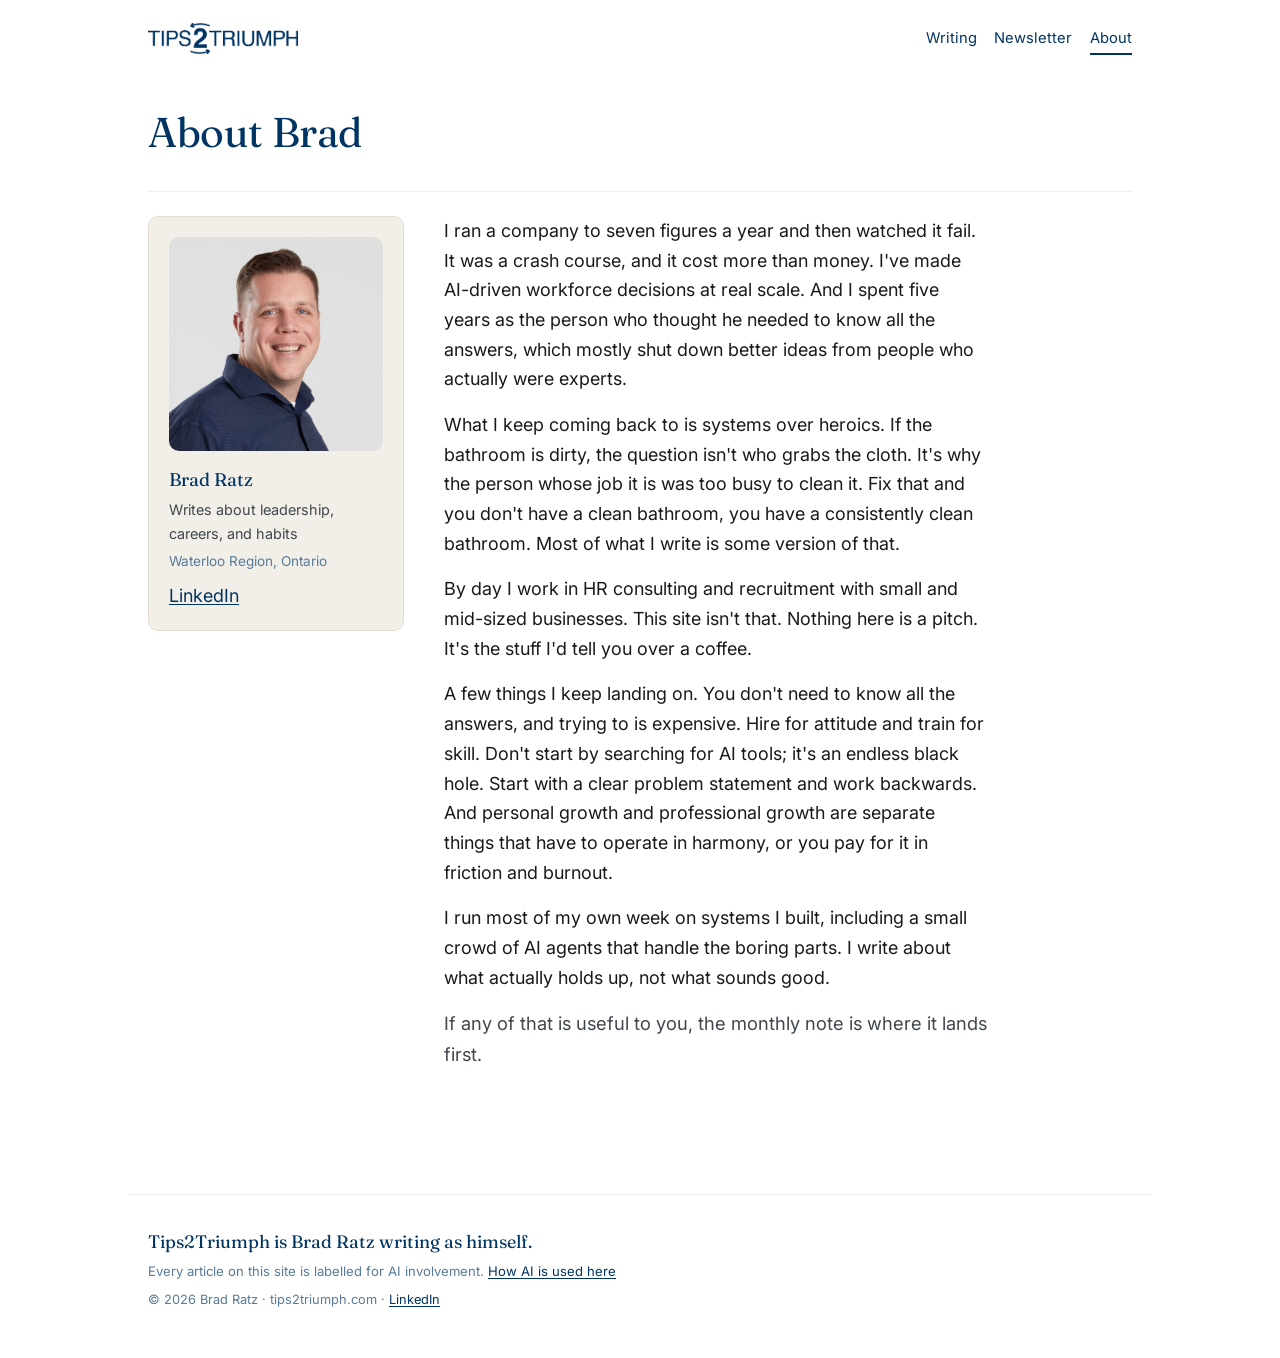
==== about.html @ cc3eb16a "Site build 2026-10-21T19:15:38Z (preview)" ====
<!doctype html>
<html lang="en">
<head>
<meta charset="utf-8">
<meta name="viewport" content="width=device-width, initial-scale=1">
<title>About Brad Ratz. Tips2Triumph</title>
<meta name="description" content="Ran a company to seven figures a year and watched it fail. Made AI-driven workforce decisions at scale. Writes about what he learned the expensive way.">
<link rel="canonical" href="https://tips2triumph.com/about.html">
<meta property="og:type" content="website">
<meta property="og:site_name" content="Tips2Triumph">
<meta property="og:title" content="About Brad Ratz. Tips2Triumph">
<meta property="og:description" content="Ran a company to seven figures a year and watched it fail. Made AI-driven workforce decisions at scale. Writes about what he learned the expensive way.">
<meta property="og:url" content="https://tips2triumph.com/about.html">
<meta property="og:image" content="https://tips2triumph.com/assets/brad.jpg">
<meta name="twitter:card" content="summary">
<link rel="preconnect" href="https://fonts.googleapis.com">
<link rel="preconnect" href="https://fonts.gstatic.com" crossorigin>
<link rel="stylesheet" href="https://fonts.googleapis.com/css2?family=Fraunces:opsz,wght@9..144,400;9..144,500&family=Inter:wght@400;500;600&display=swap">
<link rel="stylesheet" href="assets/styles.css">
<link rel="icon" href="assets/logo-mark.png">
</head>
<body>
<header class="site">
  <a class="wordmark" href="index.html" aria-label="Tips2Triumph home">
    <img src="assets/logo-wordmark.png" alt="Tips2Triumph" width="150" height="40">
  </a>
  <nav aria-label="Main"><a href="writing.html">Writing</a><a href="newsletter.html">Newsletter</a><a href="about.html" aria-current="page">About</a></nav>
</header>
<main>
<section class="page-head"><h1>About Brad</h1></section>
<section class="about">
  <aside class="about-side">
    <img class="portrait" src="assets/brad.jpg" alt="Brad Ratz" width="480" height="480">
    <p class="side-name">Brad Ratz</p>
    <p class="side-role">Writes about leadership, careers, and habits</p>
    <p class="side-meta">Waterloo Region, Ontario</p>
    <p><a href="https://www.linkedin.com/in/bradratz/" rel="me noopener">LinkedIn</a></p>
  </aside>
  <div class="about-copy">
    <p>I ran a company to seven figures a year and then watched it fail. It was a crash course, and it cost more than money. I've made AI-driven workforce decisions at real scale. And I spent five years as the person who thought he needed to know all the answers, which mostly shut down better ideas from people who actually were experts.</p><p>What I keep coming back to is systems over heroics. If the bathroom is dirty, the question isn't who grabs the cloth. It's why the person whose job it is was too busy to clean it. Fix that and you don't have a clean bathroom, you have a consistently clean bathroom. Most of what I write is some version of that.</p><p>By day I work in HR consulting and recruitment with small and mid-sized businesses. This site isn't that. Nothing here is a pitch. It's the stuff I'd tell you over a coffee.</p><p>A few things I keep landing on. You don't need to know all the answers, and trying to is expensive. Hire for attitude and train for skill. Don't start by searching for AI tools; it's an endless black hole. Start with a clear problem statement and work backwards. And personal growth and professional growth are separate things that have to operate in harmony, or you pay for it in friction and burnout.</p><p>I run most of my own week on systems I built, including a small crowd of AI agents that handle the boring parts. I write about what actually holds up, not what sounds good.</p>
    <p class="lede">If any of that is useful to you, the monthly note is where it lands first.</p>
    <div class="subscribe beehiiv"><script async src="https://subscribe-forms.beehiiv.com/v3/loader.js" data-beehiiv-form="d16bd7d5-7b3f-4de5-a151-ed9707cfc289"></script></div>
  </div>
</section>

</main>
<footer class="site">
  <p class="foot-line">Tips2Triumph is Brad Ratz writing as himself.</p>
  <p class="foot-ai">Every article on this site is labelled for AI involvement. <a href="ai.html">How AI is used here</a></p>
  <p class="foot-meta">&copy; 2026 Brad Ratz &middot; tips2triumph.com &middot; <a href="https://www.linkedin.com/in/bradratz/" rel="me noopener">LinkedIn</a></p>
</footer>

</body>
</html>
---- assets/styles.css ----
/* Tips2Triumph. Locked design tokens from Resources/design-direction.md.
   Fraunces (headlines, 400-500) + Inter (body/UI). Brand navy #003462. Mobile-first. */

:root{
  --navy-900:#003462;
  --navy-700:#002547;
  --navy-600:#597B99;
  --navy-300:#A6B8C8;
  --navy-100:#EBEFF2;
  --navy-50:#F5F7F9;
  --warm:#F1EFE8;
  --ink:#1A1A1A;
  --muted:#41474d;
  --measure:34rem;
  --wrap:64rem;
}

*,*::before,*::after{box-sizing:border-box}
html{-webkit-text-size-adjust:100%}
body{
  margin:0;background:#fff;color:var(--ink);
  font-family:Inter,-apple-system,BlinkMacSystemFont,"Segoe UI",Roboto,Helvetica,Arial,sans-serif;
  font-size:17px;line-height:1.65;-webkit-font-smoothing:antialiased;
}
h1,h2,h3{
  font-family:Fraunces,Georgia,"Times New Roman",serif;font-weight:400;color:var(--navy-900);
  line-height:1.15;letter-spacing:-0.01em;margin:0 0 .6rem;
}
h1{font-size:2rem}
h2{font-size:1.45rem}
h3{font-size:1.15rem;font-weight:500}
p{margin:0 0 1rem}
a{color:var(--navy-900);text-decoration-thickness:1px;text-underline-offset:2px}
a:hover{color:var(--navy-700)}
code{font-size:.85em;background:var(--navy-100);padding:.1em .35em;border-radius:3px}
hr{border:0;border-top:1px solid var(--navy-300);margin:2.5rem 0}
img{max-width:100%;height:auto}
[hidden]{display:none !important}
.sr{position:absolute;width:1px;height:1px;overflow:hidden;clip:rect(0 0 0 0);white-space:nowrap}

/* header / nav */
header.site{
  display:flex;align-items:center;justify-content:space-between;gap:1rem;flex-wrap:wrap;
  max-width:var(--wrap);margin:0 auto;padding:1.4rem 1.25rem;
}
.wordmark img{display:block;width:150px;height:auto}
header.site nav{display:flex;gap:1.1rem;font-size:.92rem}
header.site nav a{color:var(--navy-900);text-decoration:none;padding:.2rem 0;border-bottom:2px solid transparent}
header.site nav a:hover{border-bottom-color:var(--navy-300)}
header.site nav a[aria-current="page"]{border-bottom-color:var(--navy-900)}
main{max-width:var(--wrap);margin:0 auto;padding:1rem 1.25rem 3rem}

/* hero */
.hero{padding:1.5rem 0 2.5rem;border-bottom:1px solid var(--navy-100)}
.eyebrow{font-size:.75rem;letter-spacing:.12em;text-transform:uppercase;color:var(--navy-600);margin-bottom:.9rem;font-weight:600}
.hero h1{font-size:2.05rem;max-width:20ch}
.lede{font-size:1.06rem;color:var(--muted);max-width:var(--measure)}
.secondary{font-size:.95rem;margin-top:.6rem}
.secondary a{font-weight:600}

/* subscribe (beehiiv renders its own form inside .subscribe) */
.subscribe{max-width:30rem;margin:1.4rem 0 .4rem;min-height:3rem}
.subscribe.big{margin-top:1.8rem}
.form-note{font-size:.85rem;color:var(--navy-600);max-width:30rem;margin:.4rem 0 0}

/* pillars */
.pillars{padding:2.5rem 0 2rem;border-bottom:1px solid var(--navy-100)}
.grid3{display:grid;gap:1.25rem}
.grid2{display:grid;gap:1.25rem}
.pillar{border-top:2px solid var(--navy-900);padding-top:.85rem}
.pillar p{font-size:.95rem;color:var(--muted);margin:0}
.tagline{font-family:Fraunces,Georgia,serif;color:var(--navy-900);font-size:1.15rem;margin:1.75rem 0 0;max-width:var(--measure)}

/* latest + archive cards */
.latest{padding:2.5rem 0 2rem;border-bottom:1px solid var(--navy-100)}
.post-card{background:var(--navy-50);border:1px solid var(--navy-100);border-radius:10px;padding:1.25rem 1.2rem}
.post-card h3{font-size:1.2rem;margin:.2rem 0 .45rem}
.post-card h3 a{text-decoration:none}
.post-card h3 a:hover{text-decoration:underline}
.post-card p{font-size:.95rem;color:var(--muted)}
.post-card .ai-badge{margin:0}
.archive{display:grid;gap:1.25rem;padding-top:1.5rem}
.more{font-weight:600;font-size:.92rem}
.meta{font-size:.78rem;letter-spacing:.06em;text-transform:uppercase;color:var(--navy-600);margin-bottom:.35rem}
.empty{color:var(--navy-600);font-style:italic}

/* home about card */
.about-card{display:grid;gap:1.25rem;background:var(--warm);border:1px solid #e3ded0;border-radius:10px;padding:1.5rem 1.35rem;margin-top:2.5rem}
.about-card .thumb{width:120px;height:120px;border-radius:50%;object-fit:cover}
.about-card p:last-child{margin-bottom:0}

/* filters */
.chips{display:flex;flex-wrap:wrap;gap:.45rem;margin:1rem 0 0}
.chip{font:inherit;font-size:.82rem;background:#fff;color:var(--navy-900);border:1px solid var(--navy-300);border-radius:999px;padding:.4rem .8rem;cursor:pointer}
.chip:hover{border-color:var(--navy-900)}
.chip.on{background:var(--navy-900);color:#fff;border-color:var(--navy-900)}

/* page heads + article */
.page-head{padding:1rem 0 1.5rem;border-bottom:1px solid var(--navy-100)}
.page-head.narrow{max-width:var(--measure);border:0;padding-bottom:.5rem}
.narrow{max-width:var(--measure)}
.past{padding-top:2rem}
.post{max-width:var(--measure);padding-top:1rem}
.post h1{font-size:1.9rem;margin-bottom:.8rem}
.post h2{font-size:1.25rem;margin-top:2rem}
.post .byline{font-size:.85rem;color:var(--navy-600);margin-bottom:1.75rem}
.post .byline .ai-badge{margin:0;vertical-align:middle}
.post blockquote{margin:1.5rem 0;padding:.2rem 0 .2rem 1.1rem;border-left:3px solid var(--navy-900);color:var(--navy-900);font-family:Fraunces,Georgia,serif;font-size:1.1rem;line-height:1.5}
.post blockquote p{margin:0}
.post ul{padding-left:1.2rem}
.try{background:var(--warm);border:1px solid #e3ded0;border-radius:10px;padding:1.2rem 1.25rem;margin:2rem 0}
.try h2{margin-top:0;font-size:1.15rem}
.try p{margin:0}
.post-sub{background:var(--navy-50);border-radius:10px;padding:1.3rem 1.25rem;margin-top:2.5rem}
.post-sub h2{margin-top:0}
.post-sub .subscribe{margin-top:.6rem}
.related{max-width:var(--wrap);padding-top:2.5rem}

/* about */
.about{display:grid;gap:1.75rem;padding-top:1.5rem}
.about-copy{max-width:var(--measure)}
.about-side{background:var(--warm);border:1px solid #e3ded0;border-radius:10px;padding:1.25rem}
.portrait{width:100%;max-width:15rem;border-radius:10px;display:block;margin-bottom:.9rem}
.side-name{font-family:Fraunces,Georgia,serif;color:var(--navy-900);font-size:1.15rem;margin:0 0 .15rem}
.side-role{font-size:.9rem;color:var(--muted);margin:0 0 .3rem}
.side-meta{font-size:.85rem;color:var(--navy-600);margin:0 0 .5rem}
.about-side p:last-child{margin-bottom:0}

/* AI labels */
.ai-badge{display:inline-block;font-size:.7rem;font-weight:600;letter-spacing:.03em;padding:.22rem .5rem;border-radius:4px;border:1px solid;text-decoration:none;margin-bottom:.5rem}
.ai-badge.human{color:#1F5C3D;border-color:#9CCBB4;background:#F0F7F3}
.ai-badge.ai-edited{color:#28506B;border-color:#A6C3D6;background:#EFF5F9}
.ai-badge.ai-drafted-reviewed{color:#5F4B8B;border-color:#BFB0DA;background:#F4F1FA}
.ai-badge.ai-drafted-checked{color:#7A5C1E;border-color:#DCC48E;background:#FBF5E9}
.ai-ladder{padding-top:.5rem;max-width:var(--measure)}
.ai-row{display:grid;gap:.5rem;padding:1.15rem 0;border-bottom:1px solid var(--navy-100)}
.ai-row p{margin:0;font-size:.95rem}
.ai-row .ai-badge{justify-self:start;margin:0}
.ai-ladder .closing{padding-top:1.5rem}
.foot-ai{font-size:.82rem;color:var(--navy-600);margin:0 0 .35rem}

/* footer */
footer.site{border-top:1px solid var(--navy-100);max-width:var(--wrap);margin:0 auto;padding:2rem 1.25rem 3rem}
.foot-line{font-family:Fraunces,Georgia,serif;color:var(--navy-900);margin-bottom:.3rem}
.foot-meta{font-size:.8rem;color:var(--navy-600);margin:0}

/* wider screens */
@media (min-width:44rem){
  body{font-size:18px}
  h1{font-size:2.6rem}
  .hero{padding:2.5rem 0 3rem}
  .hero h1{font-size:2.9rem}
  .lede{font-size:1.15rem}
  .grid3{grid-template-columns:repeat(3,1fr)}
  .grid2{grid-template-columns:1fr 1fr}
  .about-card{grid-template-columns:120px 1fr;align-items:center;padding:1.75rem 1.6rem}
  .about{grid-template-columns:16rem 1fr;align-items:start;gap:2.5rem}
  .post h1{font-size:2.4rem}
}
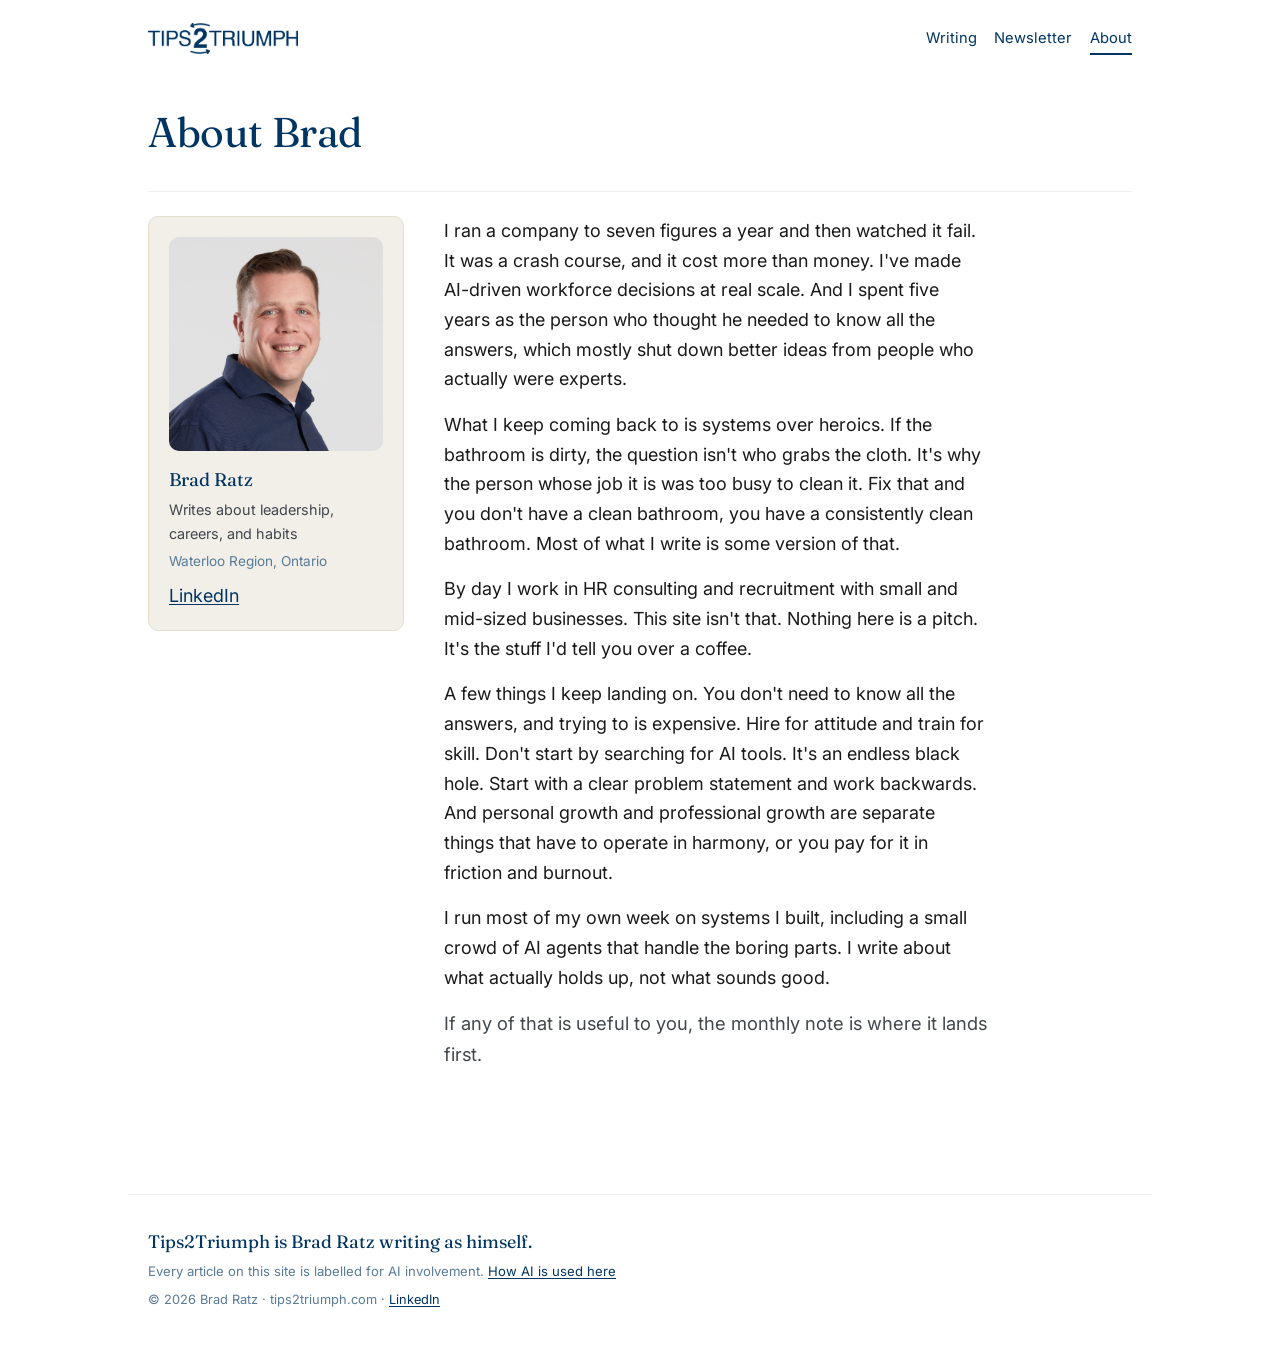
==== commit e49a0f7e: "Site build 2026-11-04T01:03:40Z (preview)" ====
--- a/about.html
+++ b/about.html
@@ -37,7 +37,7 @@
     <p><a href="https://www.linkedin.com/in/bradratz/" rel="me noopener">LinkedIn</a></p>
   </aside>
   <div class="about-copy">
-    <p>I ran a company to seven figures a year and then watched it fail. It was a crash course, and it cost more than money. I've made AI-driven workforce decisions at real scale. And I spent five years as the person who thought he needed to know all the answers, which mostly shut down better ideas from people who actually were experts.</p><p>What I keep coming back to is systems over heroics. If the bathroom is dirty, the question isn't who grabs the cloth. It's why the person whose job it is was too busy to clean it. Fix that and you don't have a clean bathroom, you have a consistently clean bathroom. Most of what I write is some version of that.</p><p>By day I work in HR consulting and recruitment with small and mid-sized businesses. This site isn't that. Nothing here is a pitch. It's the stuff I'd tell you over a coffee.</p><p>A few things I keep landing on. You don't need to know all the answers, and trying to is expensive. Hire for attitude and train for skill. Don't start by searching for AI tools; it's an endless black hole. Start with a clear problem statement and work backwards. And personal growth and professional growth are separate things that have to operate in harmony, or you pay for it in friction and burnout.</p><p>I run most of my own week on systems I built, including a small crowd of AI agents that handle the boring parts. I write about what actually holds up, not what sounds good.</p>
+    <p>I ran a company to seven figures a year and then watched it fail. It was a crash course, and it cost more than money. I've made AI-driven workforce decisions at real scale. And I spent five years as the person who thought he needed to know all the answers, which mostly shut down better ideas from people who actually were experts.</p><p>What I keep coming back to is systems over heroics. If the bathroom is dirty, the question isn't who grabs the cloth. It's why the person whose job it is was too busy to clean it. Fix that and you don't have a clean bathroom, you have a consistently clean bathroom. Most of what I write is some version of that.</p><p>By day I work in HR consulting and recruitment with small and mid-sized businesses. This site isn't that. Nothing here is a pitch. It's the stuff I'd tell you over a coffee.</p><p>A few things I keep landing on. You don't need to know all the answers, and trying to is expensive. Hire for attitude and train for skill. Don't start by searching for AI tools. It's an endless black hole. Start with a clear problem statement and work backwards. And personal growth and professional growth are separate things that have to operate in harmony, or you pay for it in friction and burnout.</p><p>I run most of my own week on systems I built, including a small crowd of AI agents that handle the boring parts. I write about what actually holds up, not what sounds good.</p>
     <p class="lede">If any of that is useful to you, the monthly note is where it lands first.</p>
     <div class="subscribe beehiiv"><script async src="https://subscribe-forms.beehiiv.com/v3/loader.js" data-beehiiv-form="d16bd7d5-7b3f-4de5-a151-ed9707cfc289"></script></div>
   </div>
